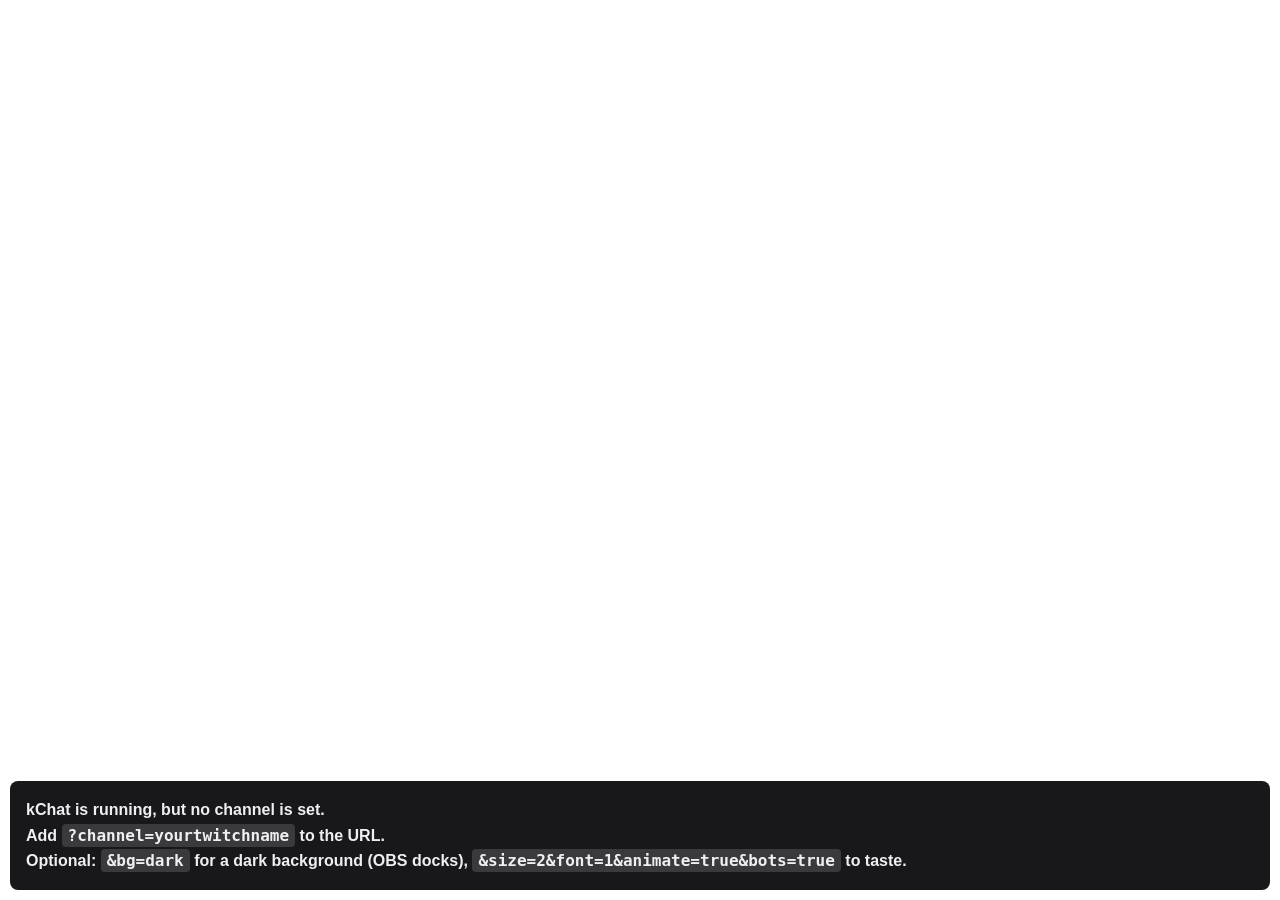
==== index.html @ c22876ad "kChat: modernized jChat fork — 7TV v3, IRC-based channel ID, IVR badges, dock background mode Forked" ====
<!DOCTYPE html>
<html>

<head>
    <meta http-equiv="Content-Type" content="text/html; charset=UTF-8">
    <title>kChat &bull;&nbsp;</title>
    <link rel="stylesheet" href="styles/style.css">

    <link rel="preconnect" href="https://fonts.gstatic.com">
    <link href="https://fonts.googleapis.com/css2?family=Baloo+Tammudu+2:wght@400;500;600;700;800&family=Comfortaa:wght@300;400;500;600;700&family=Dancing+Script:wght@400;500;600;700&family=Indie+Flower&family=Lato:ital,wght@0,100;0,300;0,400;0,700;0,900;1,100;1,300;1,400;1,700;1,900&family=Noto+Sans+JP:wght@100;300;400;500;700;900&family=Roboto:ital,wght@0,100;0,300;0,400;0,500;0,700;0,900;1,100;1,300;1,400;1,500;1,700;1,900&family=Source+Code+Pro:ital,wght@0,200;0,300;0,400;0,500;0,600;0,700;0,900;1,200;1,300;1,400;1,500;1,600;1,700;1,900&family=Press+Start+2P&family=Wallpoet&display=swap"
        rel="stylesheet">

    <script src="jquery.min.js"></script>
    <script src="irc-message.js"></script>
    <script src="reconnecting-websocket.min.js"></script>
    <script src="twemoji.min.js"></script>
    <script src='tinycolor.js'></script>
    <script src="settings.js"></script>
    <script src="utils.js"></script>
    <script src="script.js"></script>

</head>

<body>
    <div id="chat_container"></div>
</body>

</html>
---- styles/style.css ----
body {
    margin: 0;
    overflow: hidden;
    height: 100vh;
    position: relative;
}

#chat_container {
    width: calc(100% - 20px);
    padding: 10px;
    position: absolute;
    bottom: 0;
    overflow: hidden;
    background-color: transparent;
    color: white;
    font-weight: 800;
    word-break: break-word;
}

.user_info {
    display: inline-block;
}

.badge {
    vertical-align: middle;
    border-radius: 10%;
}

.zero-width_container {
    display: inline-flex;
    align-items: center;
    justify-content: center;
    vertical-align: middle;
}

.cheer_bits {
    font-size: 0.6em;
    -webkit-text-stroke: 1px black;
}

.emote {
    vertical-align: middle;
}

.zero-width {
    position: absolute;
}

.emoji {
    vertical-align: middle;
}

.hidden {
    display: none;
}
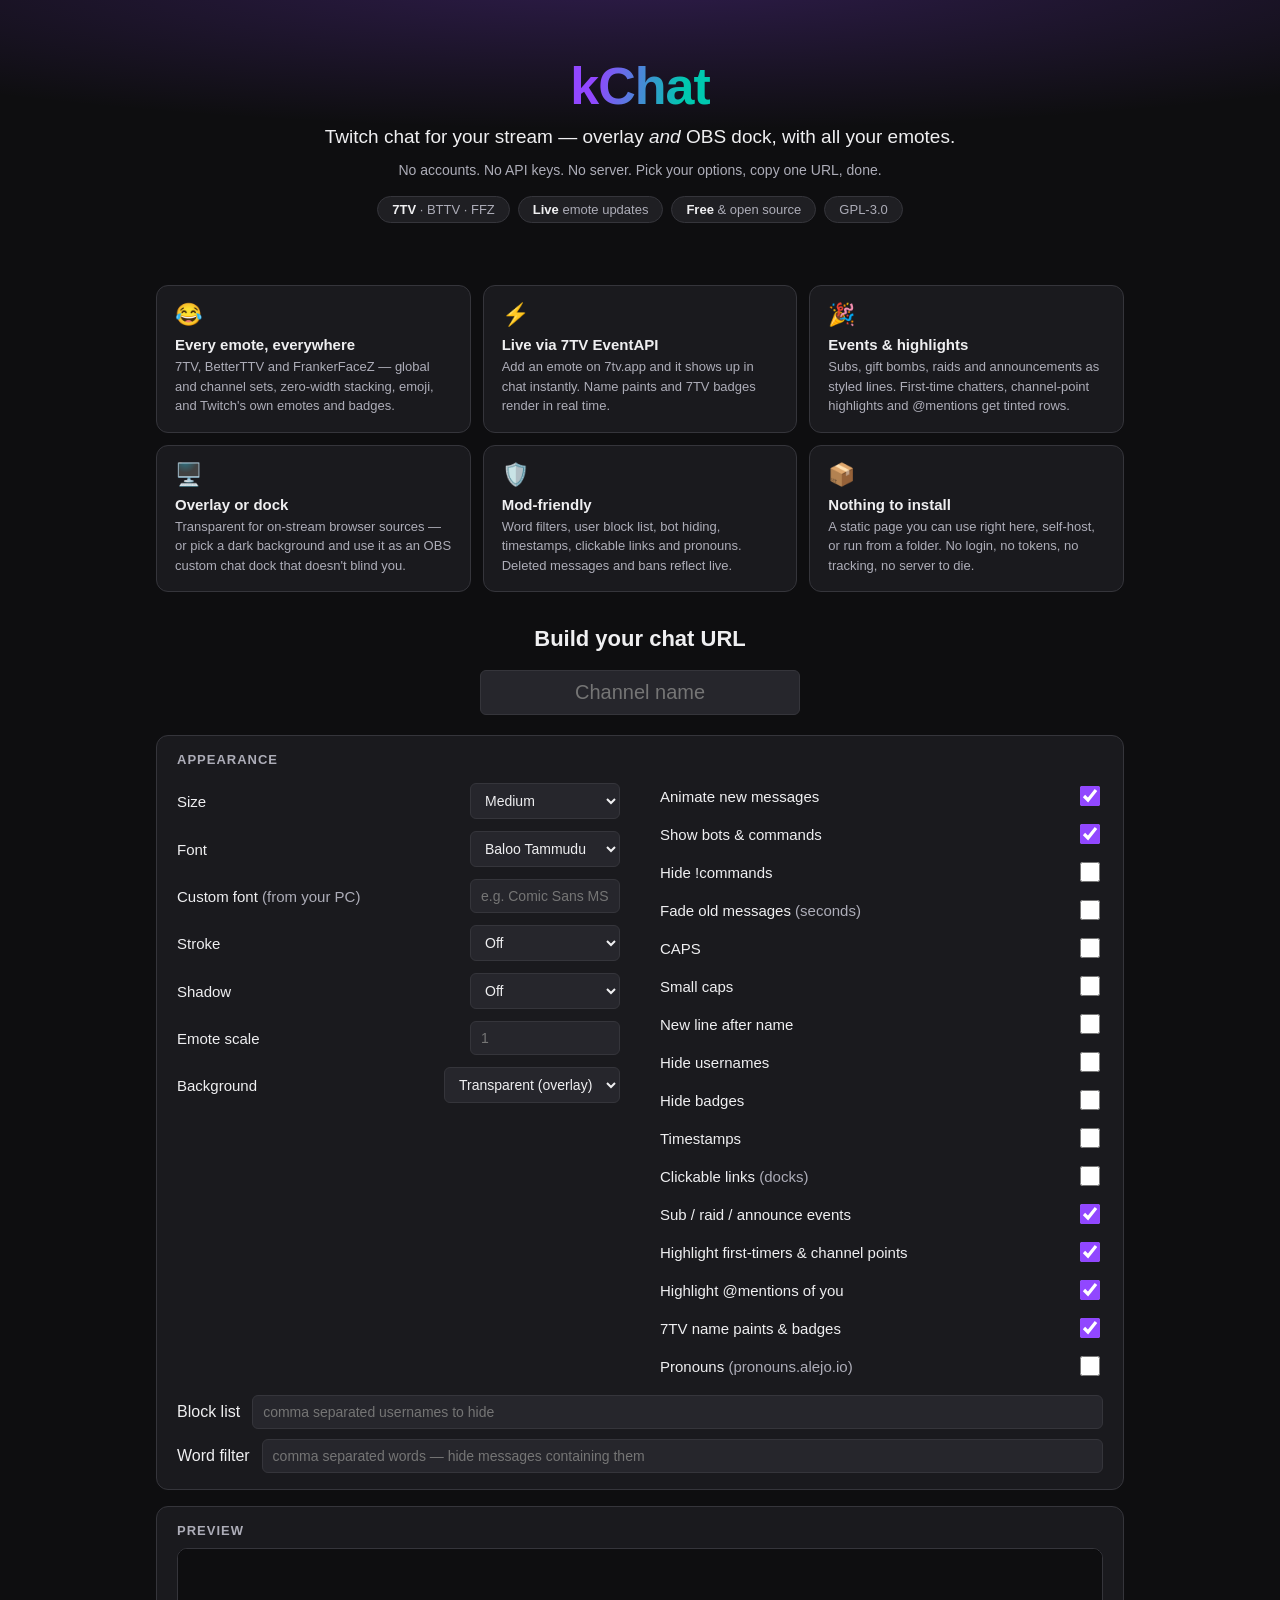
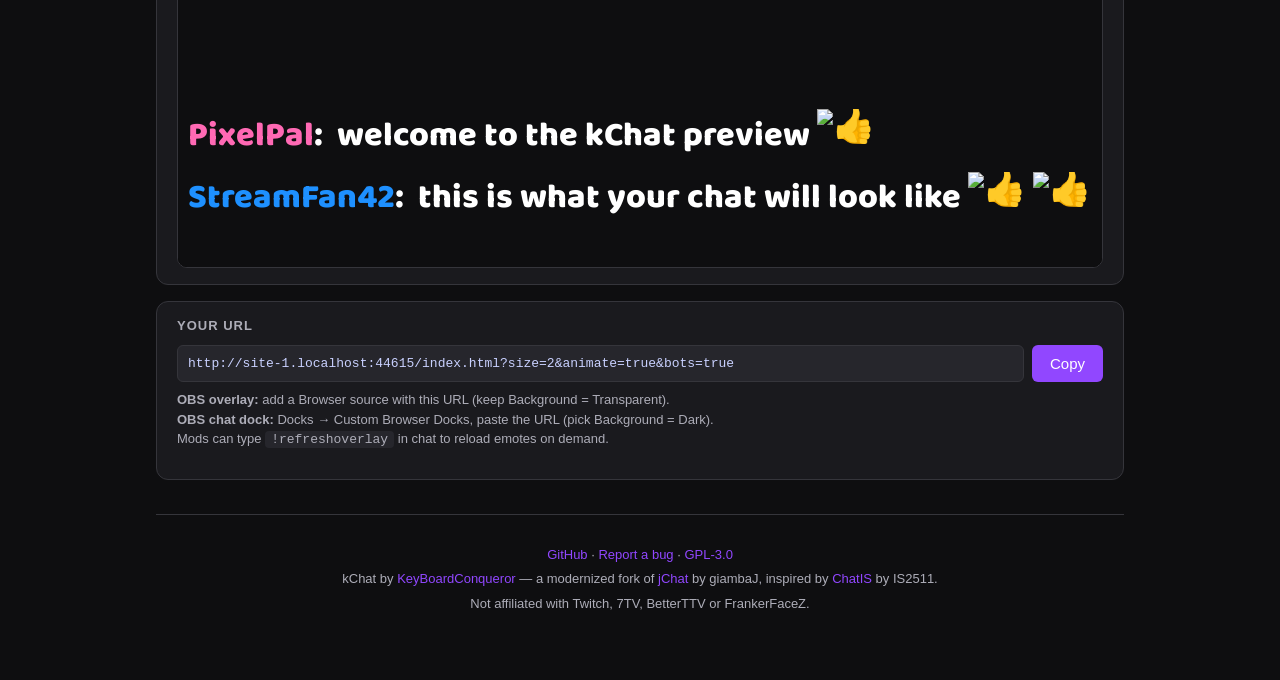
==== commit 2944a18c: "Turn setup page into a proper landing site; add favicon Hero with gradient wordmark, feature grid, f" ====
--- a/index.html
+++ b/index.html
@@ -4,6 +4,7 @@
 <head>
     <meta http-equiv="Content-Type" content="text/html; charset=UTF-8">
     <title>kChat &bull;&nbsp;</title>
+    <link rel="icon" href="data:image/svg+xml,<svg xmlns=%22http://www.w3.org/2000/svg%22 viewBox=%220 0 100 100%22><text y=%22.9em%22 font-size=%2290%22>💬</text></svg>">
     <link rel="stylesheet" href="styles/style.css">
 
     <link rel="preconnect" href="https://fonts.gstatic.com">
--- a/styles/style.css
+++ b/styles/style.css
@@ -52,4 +52,70 @@
 
 .hidden {
     display: none;
+}
+
+.timestamp {
+    color: rgba(255, 255, 255, 0.5);
+    font-size: 0.72em;
+    font-weight: 400;
+    margin-right: 0.35em;
+    vertical-align: middle;
+}
+
+.pronoun {
+    color: rgba(255, 255, 255, 0.75);
+    background: rgba(255, 255, 255, 0.14);
+    font-size: 0.62em;
+    font-weight: 600;
+    padding: 0.1em 0.4em;
+    border-radius: 0.5em;
+    margin-right: 0.35em;
+    vertical-align: middle;
+}
+
+.chat_line.first_msg,
+.chat_line.highlighted,
+.chat_line.mentioned,
+.chat_line.event_line {
+    border-radius: 4px;
+    padding: 2px 6px;
+    margin: 2px 0;
+}
+
+.chat_line.first_msg {
+    background: rgba(0, 200, 175, 0.16);
+    box-shadow: inset 3px 0 0 #00c8af;
+}
+
+.chat_line.highlighted {
+    background: rgba(145, 71, 255, 0.22);
+    box-shadow: inset 3px 0 0 #9147ff;
+}
+
+.chat_line.mentioned {
+    background: rgba(255, 90, 90, 0.2);
+    box-shadow: inset 3px 0 0 #ff5a5a;
+}
+
+.chat_line.event_line {
+    background: rgba(255, 255, 255, 0.09);
+    box-shadow: inset 3px 0 0 #b8b8be;
+}
+
+.chat_line.event_line .event_text {
+    color: rgba(255, 255, 255, 0.85);
+    font-weight: 600;
+}
+
+.chat_line.event_raid {
+    box-shadow: inset 3px 0 0 #ffb31a;
+}
+
+.chat_line.event_announcement {
+    box-shadow: inset 3px 0 0 #2e9df7;
+}
+
+.chat_line a {
+    color: #a5b4ff;
+    text-decoration: underline;
 }
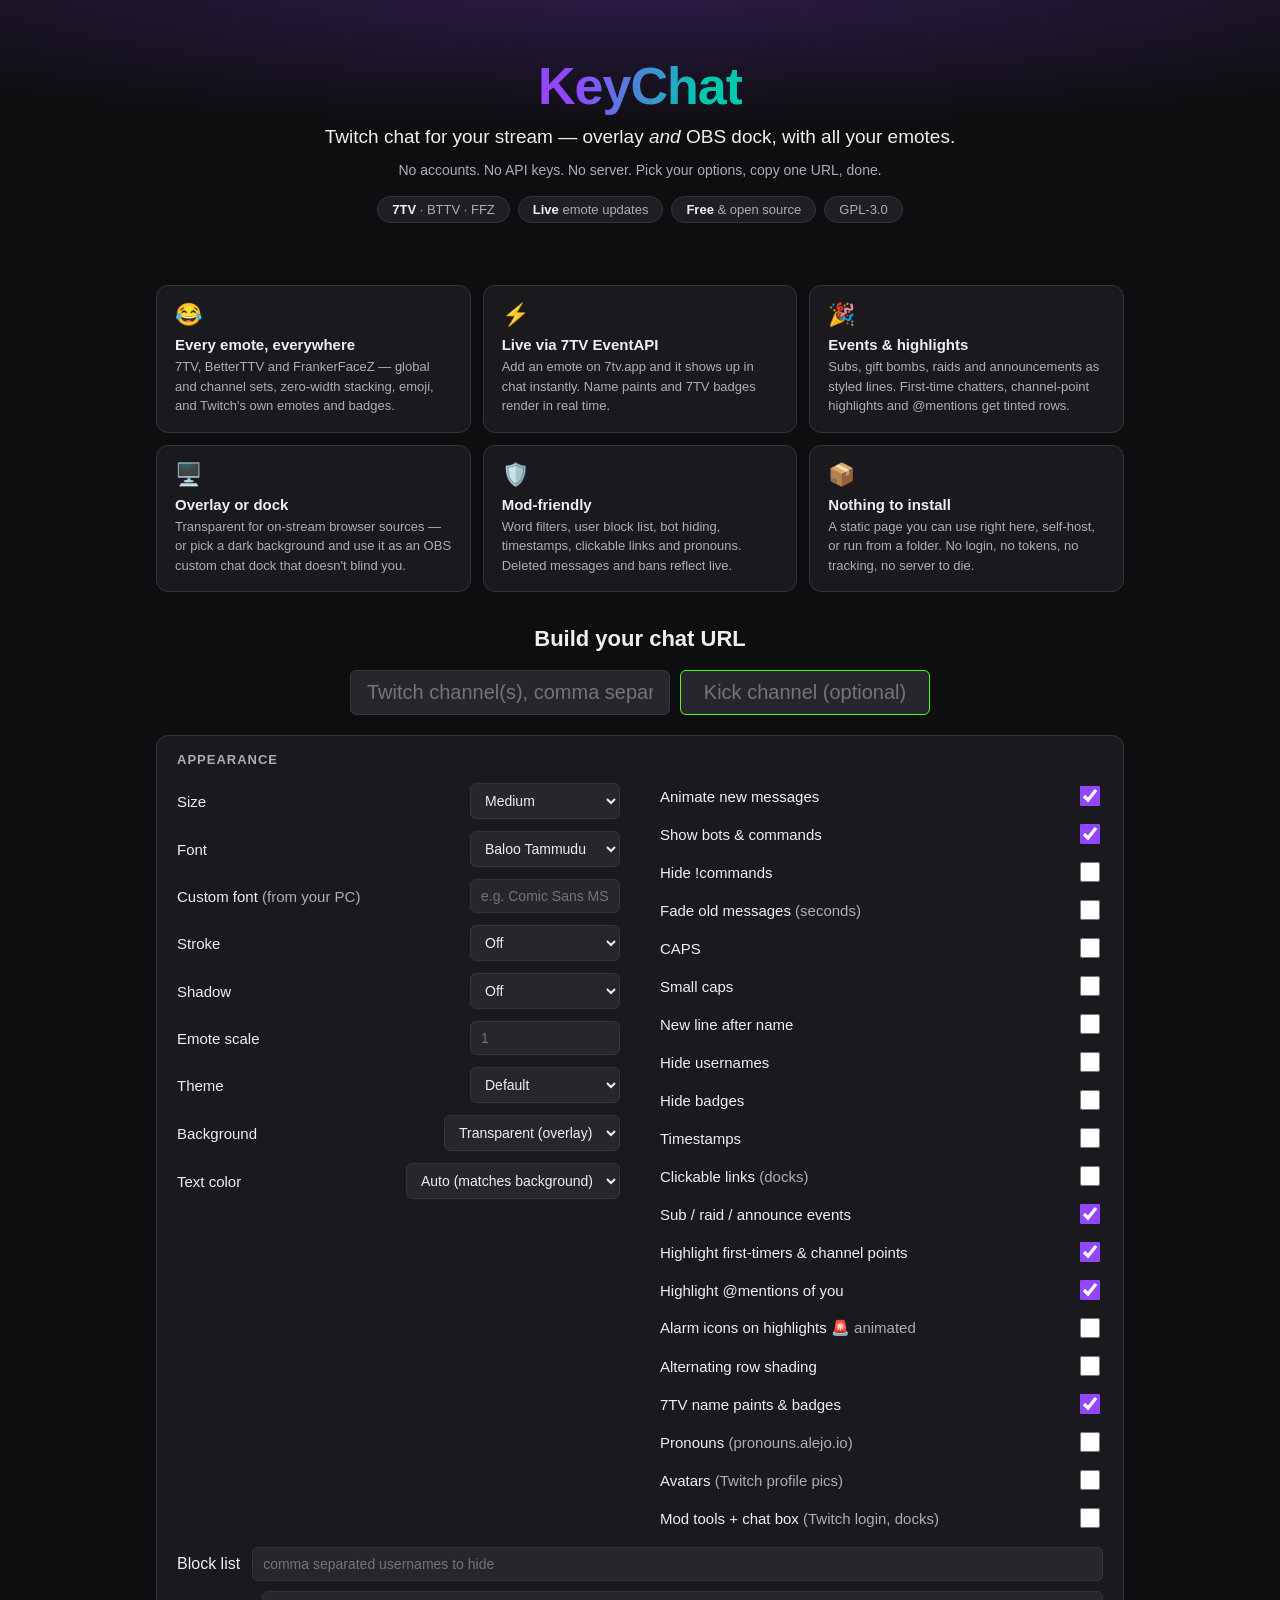
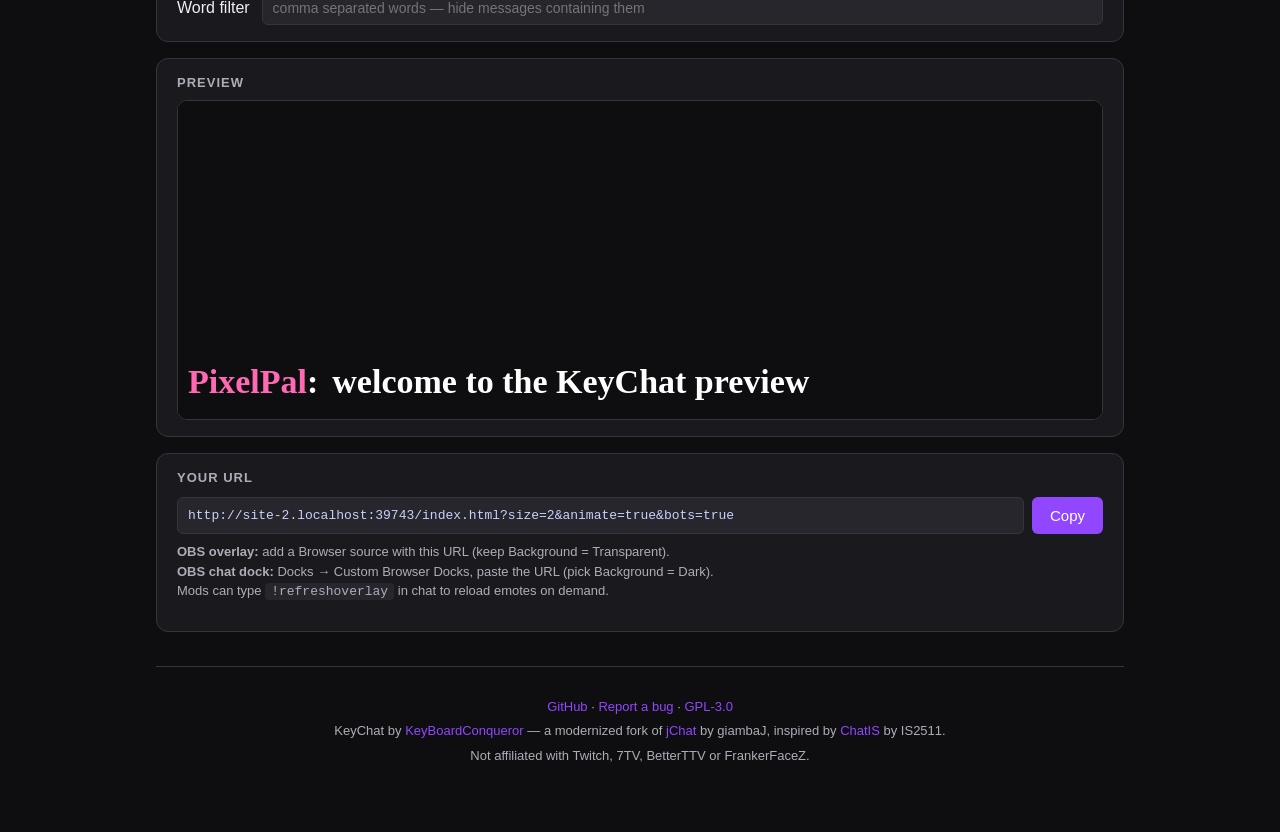
==== commit 7d906d3c: "Rebrand: kChat -> KeyChat Co-Authored-By: Claude Fable 5 <noreply@anthropic.com>" ====
--- a/index.html
+++ b/index.html
@@ -3,7 +3,7 @@
 
 <head>
     <meta http-equiv="Content-Type" content="text/html; charset=UTF-8">
-    <title>kChat &bull;&nbsp;</title>
+    <title>KeyChat &bull;&nbsp;</title>
     <link rel="icon" href="data:image/svg+xml,<svg xmlns=%22http://www.w3.org/2000/svg%22 viewBox=%220 0 100 100%22><text y=%22.9em%22 font-size=%2290%22>💬</text></svg>">
     <link rel="stylesheet" href="styles/style.css">
 
--- a/styles/style.css
+++ b/styles/style.css
@@ -118,4 +118,153 @@
 .chat_line a {
     color: #a5b4ff;
     text-decoration: underline;
+}
+
+.source_tag {
+    font-size: 0.6em;
+    font-weight: 700;
+    padding: 0.12em 0.45em;
+    border-radius: 0.5em;
+    margin-right: 0.4em;
+    vertical-align: middle;
+    text-transform: lowercase;
+}
+
+.source_twitch {
+    background: rgba(145, 71, 255, 0.35);
+    color: #d5baff;
+}
+
+.source_kick {
+    background: rgba(83, 252, 24, 0.25);
+    color: #a4ff7a;
+}
+
+.source_shared {
+    background: rgba(255, 255, 255, 0.18);
+    color: rgba(255, 255, 255, 0.8);
+}
+
+.kick_badge {
+    display: inline-block;
+    font-size: 0.55em;
+    font-weight: 800;
+    color: #0e0e10;
+    padding: 0.15em 0.35em;
+    border-radius: 0.35em;
+    margin-right: 0.35em;
+    vertical-align: middle;
+}
+
+.avatar {
+    height: 1.1em;
+    width: 1.1em;
+    border-radius: 50%;
+    margin-right: 0.35em;
+    vertical-align: middle;
+}
+
+.chat_line.event_mode {
+    box-shadow: inset 3px 0 0 #6a6a70;
+    font-size: 0.85em;
+}
+
+.alarm {
+    display: inline-block;
+    margin-left: 0.35em;
+    animation: keychat-pulse 1.1s ease-in-out infinite;
+}
+
+.mod_tools {
+    display: none;
+    margin-left: 0.4em;
+    vertical-align: middle;
+    white-space: nowrap;
+}
+
+.chat_line:hover .mod_tools {
+    display: inline-block;
+}
+
+.mod_tools button {
+    background: rgba(0, 0, 0, 0.55);
+    border: 1px solid rgba(255, 255, 255, 0.25);
+    border-radius: 5px;
+    font-size: 0.6em;
+    padding: 1px 5px;
+    margin-right: 3px;
+    cursor: pointer;
+    line-height: 1.3;
+}
+
+.mod_tools button:hover {
+    background: rgba(145, 71, 255, 0.6);
+}
+
+.mod_tools button.armed {
+    background: #e9113c;
+    border-color: #ff5a5a;
+    animation: keychat-pulse 0.5s ease-in-out infinite;
+}
+
+#twitch_login {
+    position: fixed;
+    right: 12px;
+    bottom: 12px;
+    background: #9147ff;
+    color: #fff;
+    border: none;
+    border-radius: 6px;
+    padding: 8px 14px;
+    font-size: 14px;
+    font-family: sans-serif;
+    font-weight: 600;
+    cursor: pointer;
+    z-index: 10;
+}
+
+#twitch_login:hover {
+    filter: brightness(1.15);
+}
+
+#chat_input_bar {
+    position: fixed;
+    left: 0;
+    right: 0;
+    bottom: 0;
+    display: flex;
+    gap: 6px;
+    padding: 6px 8px;
+    background: rgba(14, 14, 16, 0.92);
+    z-index: 10;
+}
+
+#chat_input {
+    flex: 1;
+    background: #26262c;
+    color: #efeff1;
+    border: 1px solid #3a3a3d;
+    border-radius: 6px;
+    padding: 6px 10px;
+    font-size: 14px;
+    font-family: sans-serif;
+}
+
+#chat_input:focus {
+    outline: 2px solid #9147ff;
+}
+
+#chat_send {
+    background: #9147ff;
+    color: #fff;
+    border: none;
+    border-radius: 6px;
+    padding: 6px 14px;
+    cursor: pointer;
+    font-size: 14px;
+}
+
+@keyframes keychat-pulse {
+    0%, 100% { transform: scale(1); }
+    50% { transform: scale(1.35); }
 }
